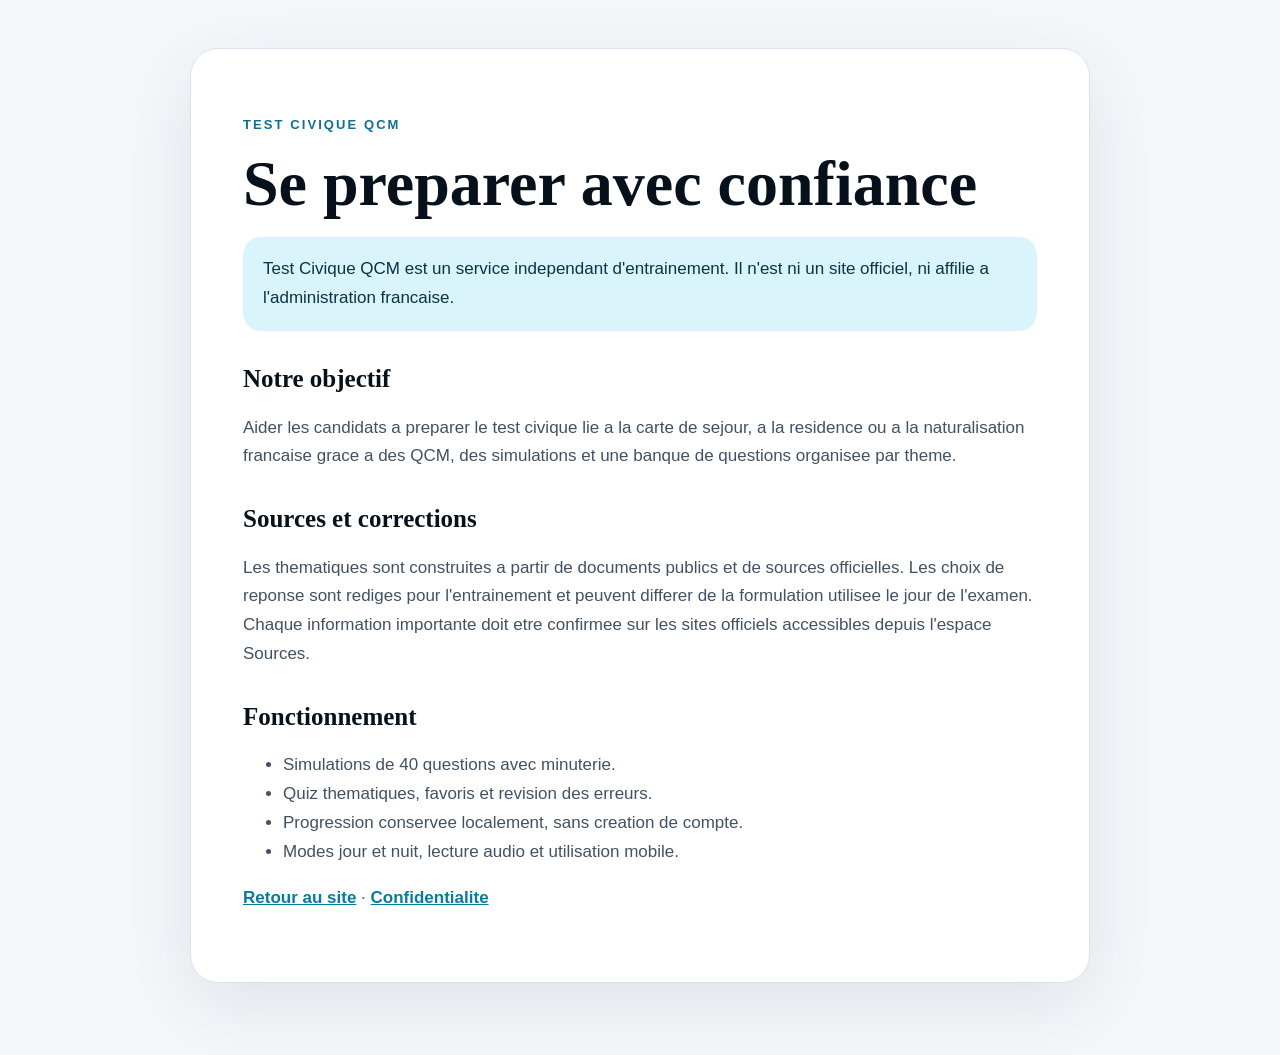
==== about.html @ 0a79c1e2 "Publier le site Test Civique QCM" ====
<!doctype html>
<html lang="fr">
  <head>
    <meta charset="UTF-8" />
    <meta name="viewport" content="width=device-width, initial-scale=1.0" />
    <meta name="description" content="A propos du service independant Test Civique QCM." />
    <title>A propos - Test Civique QCM</title>
    <style>
      :root { color: #102033; background: #f5f8fb; font-family: Arial, sans-serif; }
      body { margin: 0; }
      main { width: min(900px, calc(100% - 32px)); margin: 0 auto; padding: 48px 0 72px; }
      article { padding: clamp(24px, 5vw, 52px); border: 1px solid #d8e1ef; border-radius: 28px; background: #fff; box-shadow: 0 22px 80px rgba(16, 32, 51, .1); }
      h1, h2 { color: #07111c; font-family: Georgia, serif; line-height: 1.1; }
      h1 { margin: 0 0 18px; font-size: clamp(38px, 8vw, 64px); }
      h2 { margin-top: 34px; font-size: 25px; }
      p, li { color: #415166; font-size: 17px; line-height: 1.7; }
      .kicker { color: #126f8f; font-size: 13px; font-weight: 900; letter-spacing: .16em; text-transform: uppercase; }
      .notice { padding: 18px 20px; border-radius: 18px; color: #0b3342; background: #d9f5fb; }
      a { color: #087b9e; font-weight: 800; }
    </style>
  </head>
  <body>
    <main>
      <article>
        <p class="kicker">Test Civique QCM</p>
        <h1>Se preparer avec confiance</h1>
        <p class="notice">
          Test Civique QCM est un service independant d'entrainement. Il n'est ni un site officiel,
          ni affilie a l'administration francaise.
        </p>
        <h2>Notre objectif</h2>
        <p>
          Aider les candidats a preparer le test civique lie a la carte de sejour, a la residence
          ou a la naturalisation francaise grace a des QCM, des simulations et une banque de
          questions organisee par theme.
        </p>
        <h2>Sources et corrections</h2>
        <p>
          Les thematiques sont construites a partir de documents publics et de sources officielles.
          Les choix de reponse sont rediges pour l'entrainement et peuvent differer de la formulation
          utilisee le jour de l'examen. Chaque information importante doit etre confirmee sur les
          sites officiels accessibles depuis l'espace Sources.
        </p>
        <h2>Fonctionnement</h2>
        <ul>
          <li>Simulations de 40 questions avec minuterie.</li>
          <li>Quiz thematiques, favoris et revision des erreurs.</li>
          <li>Progression conservee localement, sans creation de compte.</li>
          <li>Modes jour et nuit, lecture audio et utilisation mobile.</li>
        </ul>
        <p><a href="/">Retour au site</a> · <a href="/privacy-policy.html">Confidentialite</a></p>
      </article>
    </main>
  </body>
</html>
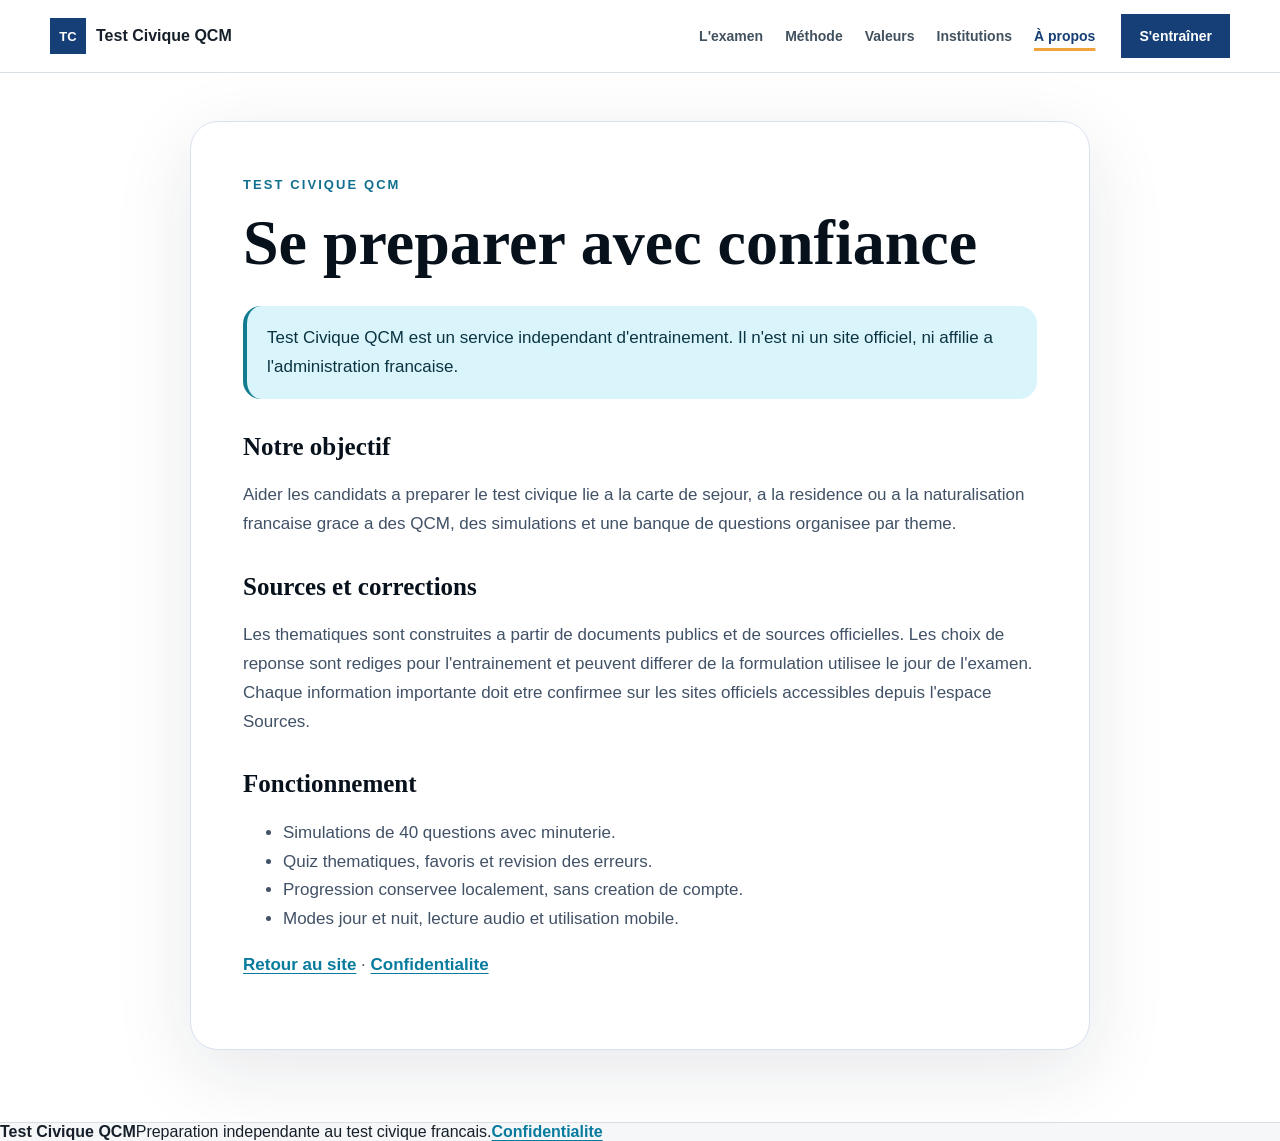
==== commit a751f8f5: "Restore complete production build" ====
--- a/about.html
+++ b/about.html
@@ -5,6 +5,7 @@
     <meta name="viewport" content="width=device-width, initial-scale=1.0" />
     <meta name="description" content="A propos du service independant Test Civique QCM." />
     <title>A propos - Test Civique QCM</title>
+    <link rel="stylesheet" href="/site-pages.css" />
     <style>
       :root { color: #102033; background: #f5f8fb; font-family: Arial, sans-serif; }
       body { margin: 0; }
@@ -20,6 +21,7 @@
     </style>
   </head>
   <body>
+    <header class="public-header"><nav class="public-nav" aria-label="Navigation principale"><a class="public-logo" href="/"><span>TC</span><strong>Test Civique QCM</strong></a><div class="public-links"><a href="/examen-civique.html">L'examen</a><a href="/guides.html">Méthode</a><a href="/valeurs-republique.html">Valeurs</a><a href="/institutions-francaises.html">Institutions</a><a href="/about.html" aria-current="page">À propos</a></div><a class="public-action" href="/app.html">S'entraîner</a></nav></header>
     <main>
       <article>
         <p class="kicker">Test Civique QCM</p>
@@ -51,5 +53,6 @@
         <p><a href="/">Retour au site</a> · <a href="/privacy-policy.html">Confidentialite</a></p>
       </article>
     </main>
+    <footer class="public-footer"><strong>Test Civique QCM</strong><span>Preparation independante au test civique francais.</span><a href="/privacy-policy.html">Confidentialite</a></footer>
   </body>
 </html>
--- a/site-pages.css
+++ b/site-pages.css
@@ -0,0 +1,101 @@
+:root {
+  color: #17202a;
+  background: #ffffff;
+  font-family: Manrope, Arial, sans-serif;
+  font-synthesis: none;
+}
+
+* { box-sizing: border-box; }
+html { scroll-behavior: smooth; }
+body { margin: 0; color: #17202a; background: #ffffff; }
+img { max-width: 100%; }
+a { color: #0b6680; text-underline-offset: 3px; }
+a:focus-visible, button:focus-visible, summary:focus-visible { outline: 3px solid #f0a33a; outline-offset: 3px; }
+
+.skip-link { position: fixed; top: 8px; left: 8px; z-index: 100; padding: 10px 14px; color: #fff; background: #101923; transform: translateY(-160%); }
+.skip-link:focus { transform: translateY(0); }
+
+.public-header { position: sticky; top: 0; z-index: 20; border-bottom: 1px solid #d9e0e5; background: rgba(255,255,255,.98); }
+.public-nav { display: flex; width: min(1180px, calc(100% - 48px)); min-height: 72px; align-items: center; gap: 26px; margin: 0 auto; }
+.public-logo { display: flex; flex: 0 0 auto; align-items: center; gap: 10px; margin-right: auto; color: #17202a; font-weight: 900; text-decoration: none; }
+.public-logo span { display: grid; width: 36px; height: 36px; place-items: center; color: #fff; background: #153f76; font-size: 13px; }
+.public-links { display: flex; align-items: center; gap: 22px; }
+.public-links a, .public-action { color: #42515e; font-size: 14px; font-weight: 750; text-decoration: none; white-space: nowrap; }
+.public-links a[aria-current='page'] { color: #153f76; text-decoration: underline; text-decoration-color: #f0a33a; text-decoration-thickness: 3px; text-underline-offset: 7px; }
+.public-action, .button-primary { display: inline-flex; min-height: 44px; align-items: center; justify-content: center; padding: 0 18px; color: #fff; background: #153f76; font-weight: 800; text-decoration: none; }
+.public-action:hover, .button-primary:hover { background: #0e315e; }
+.public-android-action { display: inline-flex; min-height: 44px; align-items: center; justify-content: center; padding: 0 15px; color: #fff; background: #16843f; font-size: 13px; font-weight: 850; text-decoration: none; white-space: nowrap; }
+.public-android-action:hover { background: #116d34; }
+
+.article-main { width: min(1120px, calc(100% - 48px)); margin: 0 auto; padding: 58px 0 80px; }
+.article-heading { max-width: 820px; margin-bottom: 38px; }
+.article-heading h1 { max-width: 800px; margin: 0 0 22px; color: #101923; font: 700 58px/1.04 Georgia, serif; letter-spacing: 0; }
+.article-heading .intro { margin: 0 0 20px; color: #40505f; font-size: 20px; line-height: 1.65; }
+.eyebrow, .kicker { margin: 0 0 12px; color: #137b8f; font-size: 12px; font-weight: 900; letter-spacing: 0; text-transform: uppercase; }
+.article-meta { display: flex; flex-wrap: wrap; gap: 8px 24px; margin: 0; color: #687784; font-size: 14px; line-height: 1.6; }
+.article-layout { display: grid; grid-template-columns: minmax(0, 760px) minmax(230px, 1fr); gap: 72px; align-items: start; }
+.article-content { min-width: 0; }
+.article-content h2, .article-content h3 { color: #101923; font-family: Georgia, serif; letter-spacing: 0; }
+.article-content h2 { margin: 52px 0 18px; padding-top: 18px; border-top: 3px solid #137b8f; font-size: 30px; line-height: 1.2; }
+.article-content h2:first-child { margin-top: 0; }
+.article-content h3 { margin: 30px 0 12px; font-size: 22px; line-height: 1.3; }
+.article-content p, .article-content li { color: #40505f; font-size: 17px; line-height: 1.75; }
+.article-content li + li { margin-top: 8px; }
+.article-content a { font-weight: 750; }
+.notice { margin: 28px 0; padding: 18px 20px; border-left: 4px solid #137b8f; color: #24404a; background: #e8f4f6; line-height: 1.65; }
+.key-points { display: grid; grid-template-columns: repeat(3, 1fr); margin: 30px 0; border-top: 1px solid #d9e0e5; border-bottom: 1px solid #d9e0e5; }
+.key-points div { min-height: 118px; padding: 22px; border-right: 1px solid #d9e0e5; }
+.key-points div:last-child { border-right: 0; }
+.key-points strong { display: block; margin-bottom: 7px; color: #153f76; font: 700 29px/1 Georgia, serif; }
+.key-points span { color: #586674; font-size: 14px; line-height: 1.45; }
+.article-aside { position: sticky; top: 104px; padding-left: 24px; border-left: 1px solid #d9e0e5; }
+.article-aside strong { display: block; margin-bottom: 10px; color: #101923; }
+.article-aside a { display: block; padding: 10px 0; border-bottom: 1px solid #e4e9ed; color: #4a5966; font-size: 14px; font-weight: 700; line-height: 1.45; text-decoration: none; }
+.article-aside p { margin-top: 26px; color: #687784; font-size: 13px; line-height: 1.6; }
+.source-list { margin: 22px 0 0; padding: 20px 24px; border: 1px solid #d9e0e5; background: #f7f9fa; }
+.source-list li { font-size: 15px; }
+.article-ad { min-height: 132px; margin: 44px 0; padding: 22px 0; border-top: 1px solid #d9e0e5; border-bottom: 1px solid #d9e0e5; text-align: center; }
+.article-ad > span { display: block; margin-bottom: 10px; color: #77828c; font-size: 11px; text-transform: uppercase; }
+.article-ad .adsbygoogle { min-height: 90px; }
+
+.related-band { margin-top: 72px; padding: 46px 0; border-top: 1px solid #d9e0e5; border-bottom: 1px solid #d9e0e5; }
+.related-band h2 { margin: 0 0 24px; color: #101923; font: 700 30px/1.2 Georgia, serif; }
+.related-grid { display: grid; grid-template-columns: repeat(3, 1fr); gap: 20px; }
+.related-grid a { display: block; min-height: 132px; padding: 22px; border: 1px solid #d9e0e5; border-radius: 6px; color: #17202a; font-weight: 800; line-height: 1.45; text-decoration: none; }
+.related-grid span { display: block; margin-top: 10px; color: #64727e; font-size: 14px; font-weight: 500; }
+
+.public-footer { border-top: 1px solid #d9e0e5; background: #f5f7f8; }
+.footer-inner { display: grid; width: min(1180px, calc(100% - 48px)); grid-template-columns: 1.5fr 1fr 1fr; gap: 60px; margin: 0 auto; padding: 44px 0 48px; }
+.footer-inner strong { color: #17202a; }
+.footer-inner p { max-width: 420px; color: #66737f; font-size: 14px; line-height: 1.65; }
+.footer-inner nav { display: grid; align-content: start; gap: 10px; }
+.footer-inner nav strong { margin-bottom: 4px; font-size: 14px; }
+.footer-inner nav a { color: #52616d; font-size: 14px; font-weight: 650; text-decoration: none; }
+.footer-legal { width: min(1180px, calc(100% - 48px)); margin: 0 auto; padding: 18px 0 30px; border-top: 1px solid #d9e0e5; color: #77828c; font-size: 12px; line-height: 1.6; }
+
+@media (max-width: 900px) {
+  .public-nav { flex-wrap: wrap; gap: 0 16px; padding: 12px 0 10px; }
+  .public-logo { min-height: 44px; }
+  .public-links { order: 3; width: 100%; gap: 20px; overflow-x: auto; padding: 9px 0 3px; border-top: 1px solid #e6eaed; scrollbar-width: thin; }
+  .article-layout { grid-template-columns: 1fr; gap: 34px; }
+  .article-aside { position: static; order: -1; padding: 18px 0; border-top: 1px solid #d9e0e5; border-bottom: 1px solid #d9e0e5; border-left: 0; }
+  .article-aside p { margin-bottom: 0; }
+  .public-android-action { display: none; }
+}
+
+@media (max-width: 700px) {
+  .public-nav, .footer-inner, .footer-legal, .article-main { width: calc(100% - 36px); }
+  .public-logo strong { font-size: 14px; }
+  .public-action { min-height: 40px; padding: 0 13px; font-size: 13px; }
+  .article-main { padding-top: 38px; }
+  .article-heading h1 { font-size: 40px; }
+  .article-heading .intro { font-size: 18px; }
+  .article-content h2 { font-size: 26px; }
+  .article-content p, .article-content li { font-size: 16px; }
+  .key-points, .related-grid, .footer-inner { grid-template-columns: 1fr; }
+  .key-points div { min-height: 0; border-right: 0; border-bottom: 1px solid #d9e0e5; }
+  .key-points div:last-child { border-bottom: 0; }
+  .footer-inner { gap: 28px; }
+}
+
+@media (prefers-reduced-motion: reduce) { html { scroll-behavior: auto; } }
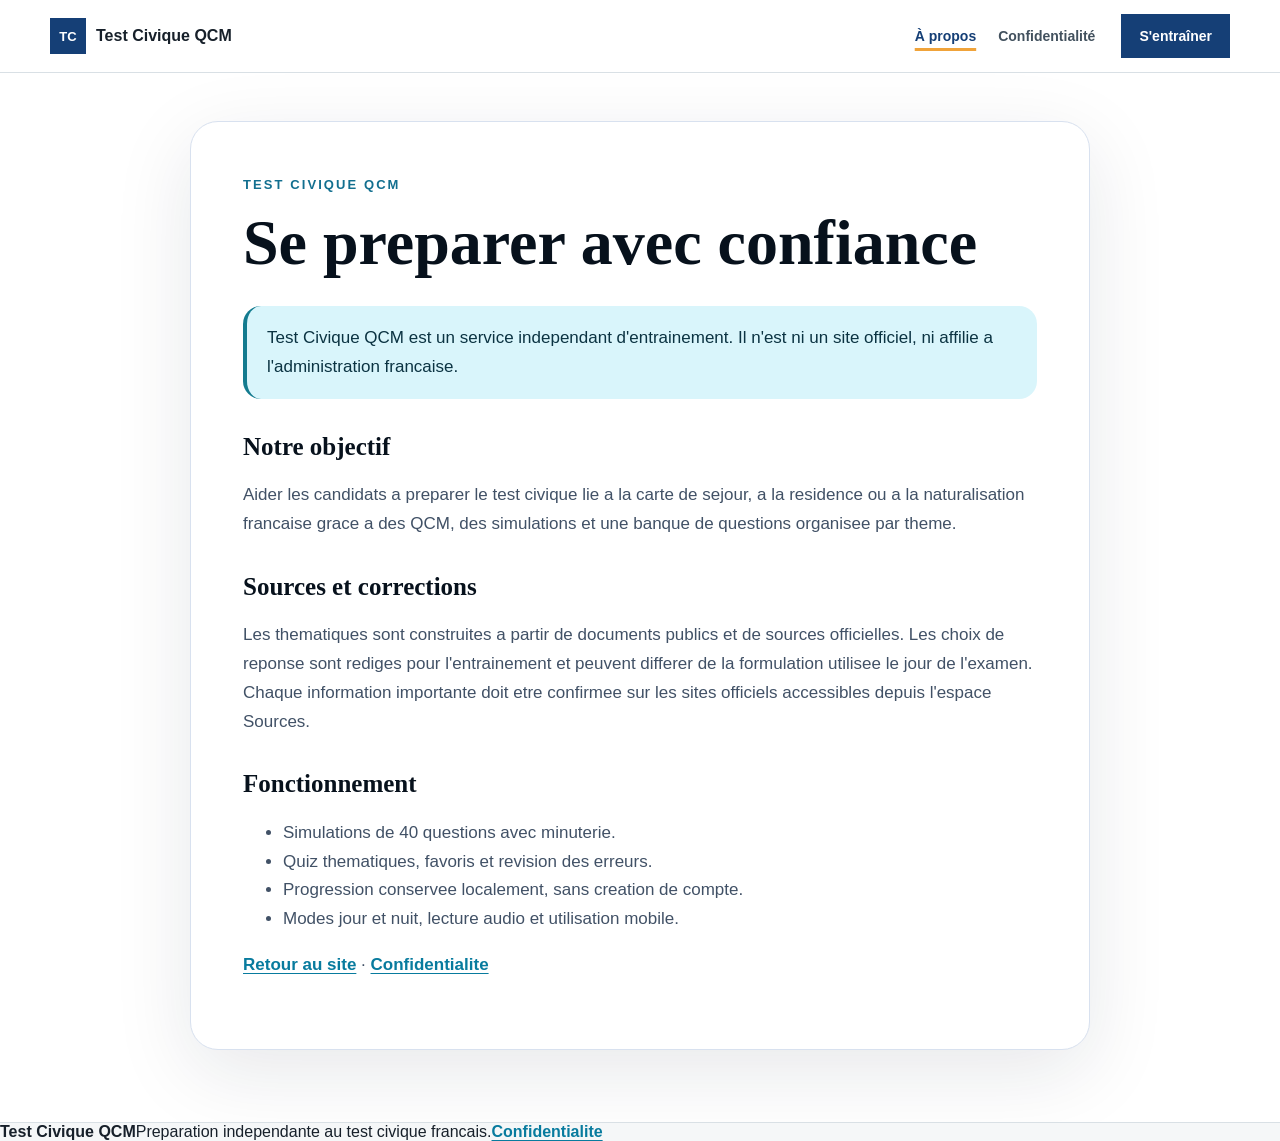
==== commit 91fcc175: "Deploy AdSense verification code" ====
--- a/about.html
+++ b/about.html
@@ -4,6 +4,8 @@
     <meta charset="UTF-8" />
     <meta name="viewport" content="width=device-width, initial-scale=1.0" />
     <meta name="description" content="A propos du service independant Test Civique QCM." />
+    <meta name="google-adsense-account" content="ca-pub-2101066490685216" />
+    <script async src="https://pagead2.googlesyndication.com/pagead/js/adsbygoogle.js?client=ca-pub-2101066490685216" crossorigin="anonymous"></script>
     <title>A propos - Test Civique QCM</title>
     <link rel="stylesheet" href="/site-pages.css" />
     <style>
@@ -21,7 +23,7 @@
     </style>
   </head>
   <body>
-    <header class="public-header"><nav class="public-nav" aria-label="Navigation principale"><a class="public-logo" href="/"><span>TC</span><strong>Test Civique QCM</strong></a><div class="public-links"><a href="/examen-civique.html">L'examen</a><a href="/guides.html">Méthode</a><a href="/valeurs-republique.html">Valeurs</a><a href="/institutions-francaises.html">Institutions</a><a href="/about.html" aria-current="page">À propos</a></div><a class="public-action" href="/app.html">S'entraîner</a></nav></header>
+    <header class="public-header"><nav class="public-nav" aria-label="Navigation principale"><a class="public-logo" href="/"><span>TC</span><strong>Test Civique QCM</strong></a><div class="public-links"><a href="/about.html" aria-current="page">À propos</a><a href="/privacy-policy.html">Confidentialité</a></div><a class="public-action" href="/">S'entraîner</a></nav></header>
     <main>
       <article>
         <p class="kicker">Test Civique QCM</p>
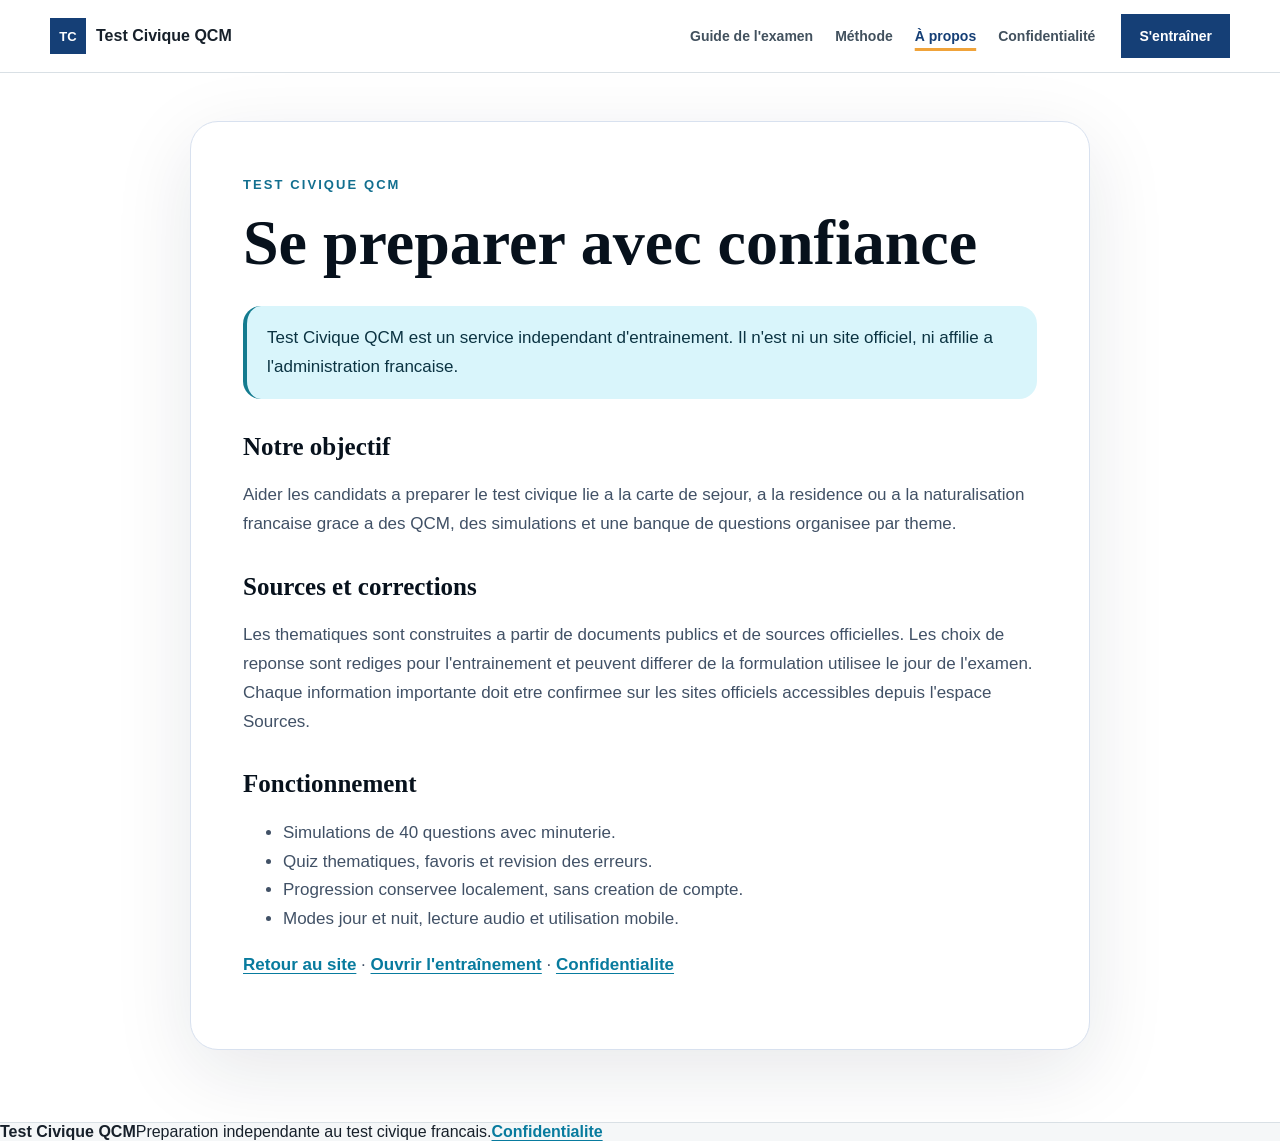
==== commit 09262dce: "Publish AdSense-compliant editorial site" ====
--- a/about.html
+++ b/about.html
@@ -4,8 +4,6 @@
     <meta charset="UTF-8" />
     <meta name="viewport" content="width=device-width, initial-scale=1.0" />
     <meta name="description" content="A propos du service independant Test Civique QCM." />
-    <meta name="google-adsense-account" content="ca-pub-2101066490685216" />
-    <script async src="https://pagead2.googlesyndication.com/pagead/js/adsbygoogle.js?client=ca-pub-2101066490685216" crossorigin="anonymous"></script>
     <title>A propos - Test Civique QCM</title>
     <link rel="stylesheet" href="/site-pages.css" />
     <style>
@@ -23,7 +21,7 @@
     </style>
   </head>
   <body>
-    <header class="public-header"><nav class="public-nav" aria-label="Navigation principale"><a class="public-logo" href="/"><span>TC</span><strong>Test Civique QCM</strong></a><div class="public-links"><a href="/about.html" aria-current="page">À propos</a><a href="/privacy-policy.html">Confidentialité</a></div><a class="public-action" href="/">S'entraîner</a></nav></header>
+    <header class="public-header"><nav class="public-nav" aria-label="Navigation principale"><a class="public-logo" href="/"><span>TC</span><strong>Test Civique QCM</strong></a><div class="public-links"><a href="/guides/examen-civique-2026.html">Guide de l'examen</a><a href="/guides/plan-revision.html">Méthode</a><a href="/about.html" aria-current="page">À propos</a><a href="/privacy-policy.html">Confidentialité</a></div><a class="public-action" href="/app.html">S'entraîner</a></nav></header>
     <main>
       <article>
         <p class="kicker">Test Civique QCM</p>
@@ -52,7 +50,7 @@
           <li>Progression conservee localement, sans creation de compte.</li>
           <li>Modes jour et nuit, lecture audio et utilisation mobile.</li>
         </ul>
-        <p><a href="/">Retour au site</a> · <a href="/privacy-policy.html">Confidentialite</a></p>
+        <p><a href="/">Retour au site</a> · <a href="/app.html">Ouvrir l'entraînement</a> · <a href="/privacy-policy.html">Confidentialite</a></p>
       </article>
     </main>
     <footer class="public-footer"><strong>Test Civique QCM</strong><span>Preparation independante au test civique francais.</span><a href="/privacy-policy.html">Confidentialite</a></footer>
--- a/site-pages.css
+++ b/site-pages.css
@@ -24,6 +24,8 @@
 .public-links a[aria-current='page'] { color: #153f76; text-decoration: underline; text-decoration-color: #f0a33a; text-decoration-thickness: 3px; text-underline-offset: 7px; }
 .public-action, .button-primary { display: inline-flex; min-height: 44px; align-items: center; justify-content: center; padding: 0 18px; color: #fff; background: #153f76; font-weight: 800; text-decoration: none; }
 .public-action:hover, .button-primary:hover { background: #0e315e; }
+.button-secondary { display: inline-flex; min-height: 46px; align-items: center; justify-content: center; padding: 0 20px; border: 1px solid #b8c3cb; color: #17202a; background: #fff; font-weight: 800; text-decoration: none; }
+.button-secondary:hover { border-color: #153f76; color: #153f76; }
 .public-android-action { display: inline-flex; min-height: 44px; align-items: center; justify-content: center; padding: 0 15px; color: #fff; background: #16843f; font-size: 13px; font-weight: 850; text-decoration: none; white-space: nowrap; }
 .public-android-action:hover { background: #116d34; }
 
@@ -73,6 +75,63 @@
 .footer-inner nav a { color: #52616d; font-size: 14px; font-weight: 650; text-decoration: none; }
 .footer-legal { width: min(1180px, calc(100% - 48px)); margin: 0 auto; padding: 18px 0 30px; border-top: 1px solid #d9e0e5; color: #77828c; font-size: 12px; line-height: 1.6; }
 
+/* Public editorial homepage. The training application lives separately at /app.html. */
+.home-page { background: #f7f4ee; }
+.home-page main { overflow: hidden; }
+.home-hero { display: grid; width: min(1180px, calc(100% - 48px)); grid-template-columns: minmax(0, 1.02fr) minmax(380px, .98fr); gap: 64px; align-items: center; margin: 0 auto; padding: 86px 0 72px; }
+.home-hero-copy h1 { max-width: 780px; margin: 0; color: #101923; font: 700 clamp(48px, 6vw, 82px)/.98 Georgia, serif; letter-spacing: -.035em; text-wrap: balance; }
+.home-lead { max-width: 690px; margin: 26px 0 0; color: #40505f; font-size: 20px; line-height: 1.65; }
+.home-actions { display: flex; flex-wrap: wrap; gap: 12px; margin-top: 30px; }
+.home-actions .button-primary, .home-actions .button-secondary { min-height: 52px; padding-inline: 24px; }
+.independence-note { margin: 18px 0 0; color: #687784; font-size: 13px; }
+.home-hero-visual { position: relative; margin: 0; }
+.home-hero-visual::before { content: ''; position: absolute; z-index: -1; top: -32px; right: -34px; width: 72%; height: 58%; background: #f0a33a; }
+.home-hero-visual img { display: block; width: 100%; aspect-ratio: 4 / 5; object-fit: cover; object-position: center; filter: saturate(.82) contrast(1.02); }
+.home-hero-visual figcaption { position: absolute; right: -18px; bottom: 24px; width: min(330px, 84%); padding: 16px 20px; color: #fff; background: #153f76; font-size: 14px; font-weight: 750; line-height: 1.5; }
+.fact-strip { display: grid; width: min(1180px, calc(100% - 48px)); grid-template-columns: repeat(4, 1fr); margin: 0 auto; border-top: 1px solid #cfd6da; border-bottom: 1px solid #cfd6da; background: rgba(255,255,255,.42); }
+.fact-strip div { padding: 24px 28px; border-right: 1px solid #cfd6da; }
+.fact-strip div:last-child { border-right: 0; }
+.fact-strip strong { display: block; margin-bottom: 6px; color: #153f76; font: 700 32px/1 Georgia, serif; }
+.fact-strip span { color: #5a6873; font-size: 13px; }
+.home-section { width: min(1180px, calc(100% - 48px)); margin: 0 auto; padding: 92px 0; border-bottom: 1px solid #cfd6da; }
+.section-heading { max-width: 780px; margin-bottom: 38px; }
+.section-heading h2, .home-cta h2, .source-section h2 { margin: 0 0 16px; color: #101923; font: 700 clamp(36px, 4.5vw, 58px)/1.04 Georgia, serif; letter-spacing: -.025em; text-wrap: balance; }
+.section-heading > p:last-child, .source-section > div > p:last-child { color: #52616d; font-size: 18px; line-height: 1.7; }
+.prose-columns { display: grid; grid-template-columns: repeat(2, 1fr); gap: 54px; }
+.prose-columns p { margin: 0; color: #40505f; font-size: 18px; line-height: 1.8; }
+.editorial-note { display: grid; grid-template-columns: 150px 1fr; gap: 24px; margin-top: 38px; padding: 24px 28px; border-left: 5px solid #137b8f; background: #e8f4f6; }
+.editorial-note strong { color: #153f76; font: 700 20px/1.4 Georgia, serif; }
+.editorial-note p { margin: 0; color: #24404a; line-height: 1.65; }
+.journey-grid { display: grid; grid-template-columns: repeat(3, 1fr); gap: 22px; }
+.journey-grid article { display: grid; min-height: 330px; align-content: start; padding: 30px; border: 1px solid #cad2d8; background: #fff; }
+.journey-code { display: grid; width: 48px; height: 48px; place-items: center; margin-bottom: 34px; color: #fff; background: #153f76; font-size: 12px; font-weight: 900; letter-spacing: .08em; }
+.journey-grid h3 { margin: 0 0 14px; color: #101923; font: 700 27px/1.15 Georgia, serif; }
+.journey-grid p { margin: 0 0 24px; color: #586674; line-height: 1.7; }
+.journey-grid a { margin-top: auto; color: #0b6680; font-weight: 850; }
+.method-section { display: grid; grid-template-columns: minmax(280px, .72fr) minmax(0, 1.28fr); gap: 76px; }
+.method-section .section-heading { margin: 0; }
+.method-steps { display: grid; gap: 0; margin: 0; padding: 0; list-style: none; }
+.method-steps li { display: grid; grid-template-columns: 46px 1fr; gap: 18px; padding: 0 0 24px; }
+.method-steps li + li { padding-top: 24px; border-top: 1px solid #cfd6da; }
+.method-steps span { display: grid; width: 38px; height: 38px; place-items: center; border: 1px solid #153f76; border-radius: 50%; color: #153f76; font-weight: 900; }
+.method-steps strong { color: #101923; font-size: 18px; }
+.method-steps p { margin: 7px 0 0; color: #586674; line-height: 1.65; }
+.text-link { grid-column: 2; width: fit-content; color: #0b6680; font-weight: 850; }
+.themes-list { display: grid; grid-template-columns: repeat(2, 1fr); gap: 0 50px; }
+.themes-list article { display: grid; grid-template-columns: 42px 1fr; gap: 18px; padding: 24px 0; border-top: 1px solid #cfd6da; }
+.themes-list article:last-child { grid-column: 1 / -1; }
+.themes-list > article > span { color: #137b8f; font-size: 12px; font-weight: 900; letter-spacing: .08em; }
+.themes-list h3 { margin: 0 0 8px; color: #101923; font: 700 21px/1.3 Georgia, serif; }
+.themes-list p { margin: 0; color: #586674; line-height: 1.6; }
+.source-section { display: grid; grid-template-columns: minmax(0, 1.1fr) minmax(300px, .9fr); gap: 76px; align-items: start; }
+.source-section ul { margin: 0; padding: 24px 28px; border: 1px solid #cad2d8; background: #fff; }
+.source-section li { color: #52616d; line-height: 1.55; }
+.source-section li + li { margin-top: 15px; }
+.source-section a { font-weight: 750; }
+.home-cta { display: flex; width: min(1180px, calc(100% - 48px)); align-items: center; justify-content: space-between; gap: 54px; margin: 0 auto; padding: 72px 0 82px; }
+.home-cta h2 { max-width: 760px; margin-bottom: 0; font-size: clamp(34px, 4vw, 52px); }
+.home-cta .button-primary { flex: 0 0 auto; min-height: 54px; padding-inline: 26px; }
+
 @media (max-width: 900px) {
   .public-nav { flex-wrap: wrap; gap: 0 16px; padding: 12px 0 10px; }
   .public-logo { min-height: 44px; }
@@ -81,12 +140,22 @@
   .article-aside { position: static; order: -1; padding: 18px 0; border-top: 1px solid #d9e0e5; border-bottom: 1px solid #d9e0e5; border-left: 0; }
   .article-aside p { margin-bottom: 0; }
   .public-android-action { display: none; }
+  .home-hero { grid-template-columns: 1fr; }
+  .home-hero-visual { max-width: 700px; }
+  .home-hero-visual img { aspect-ratio: 16 / 10; }
+  .journey-grid { grid-template-columns: 1fr; }
+  .journey-grid article { min-height: 0; }
+  .method-section, .source-section { grid-template-columns: 1fr; gap: 34px; }
+  .text-link { grid-column: auto; }
 }
 
 @media (max-width: 700px) {
   .public-nav, .footer-inner, .footer-legal, .article-main { width: calc(100% - 36px); }
-  .public-logo strong { font-size: 14px; }
-  .public-action { min-height: 40px; padding: 0 13px; font-size: 13px; }
+  .public-nav { display: grid; grid-template-columns: minmax(0, 1fr) auto; }
+  .public-logo { margin-right: 0; }
+  .public-logo strong { font-size: 13px; }
+  .public-action { min-height: 38px; padding: 0 9px; font-size: 11px; }
+  .public-links { grid-column: 1 / -1; }
   .article-main { padding-top: 38px; }
   .article-heading h1 { font-size: 40px; }
   .article-heading .intro { font-size: 18px; }
@@ -96,6 +165,21 @@
   .key-points div { min-height: 0; border-right: 0; border-bottom: 1px solid #d9e0e5; }
   .key-points div:last-child { border-bottom: 0; }
   .footer-inner { gap: 28px; }
+  .home-hero, .home-section, .home-cta, .fact-strip { width: calc(100% - 36px); }
+  .home-hero { gap: 36px; padding: 54px 0 48px; }
+  .home-hero-copy h1 { font-size: clamp(42px, 13vw, 58px); }
+  .home-lead { font-size: 18px; }
+  .home-hero-visual::before { top: -16px; right: -16px; }
+  .home-hero-visual figcaption { right: -10px; bottom: 14px; }
+  .fact-strip { grid-template-columns: repeat(2, 1fr); }
+  .fact-strip div:nth-child(2) { border-right: 0; }
+  .fact-strip div:nth-child(-n+2) { border-bottom: 1px solid #cfd6da; }
+  .fact-strip strong { font-size: 27px; }
+  .home-section { padding: 64px 0; }
+  .prose-columns, .themes-list { grid-template-columns: 1fr; gap: 0; }
+  .editorial-note { grid-template-columns: 1fr; gap: 8px; }
+  .themes-list article:last-child { grid-column: auto; }
+  .home-cta { display: grid; padding: 58px 0 66px; }
 }
 
 @media (prefers-reduced-motion: reduce) { html { scroll-behavior: auto; } }
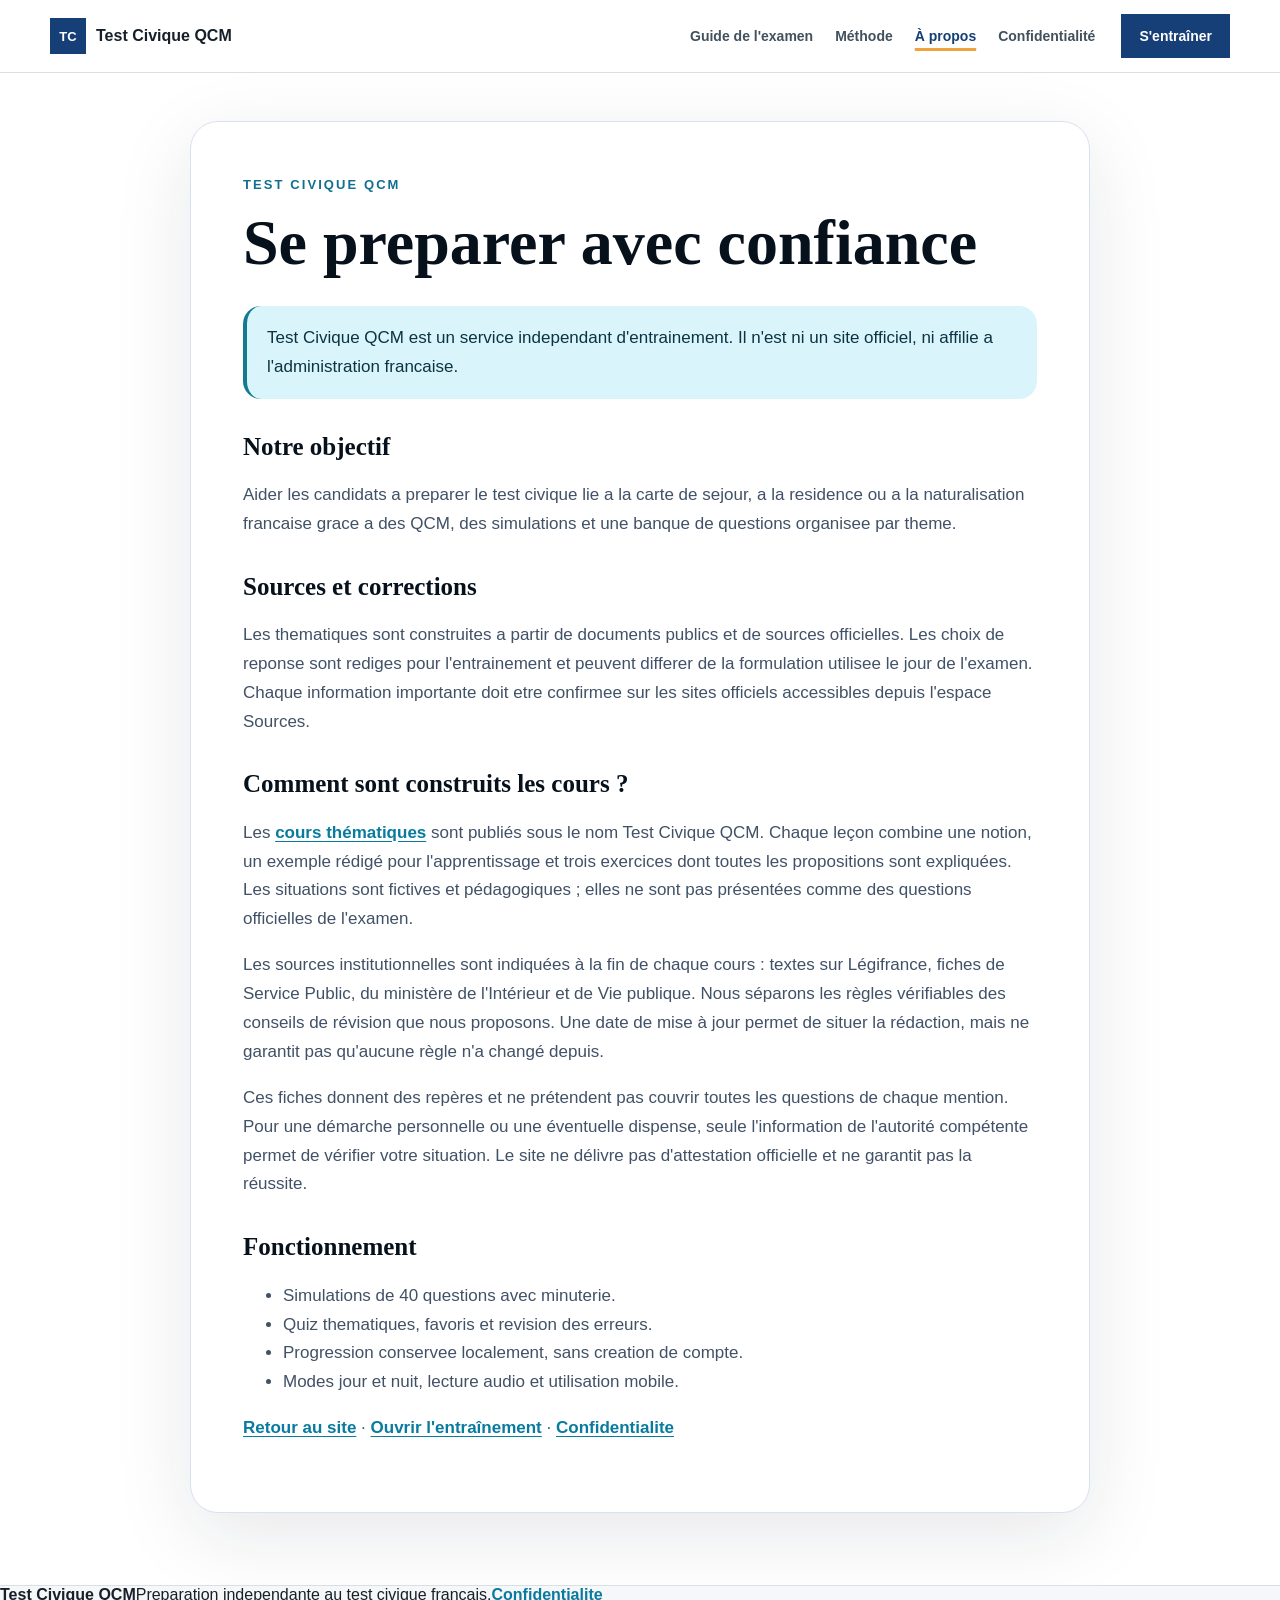
==== commit d106d98c: "Publish five civic lessons and fifteen explained exercises" ====
--- a/about.html
+++ b/about.html
@@ -5,7 +5,7 @@
     <meta name="viewport" content="width=device-width, initial-scale=1.0" />
     <meta name="description" content="A propos du service independant Test Civique QCM." />
     <title>A propos - Test Civique QCM</title>
-    <link rel="stylesheet" href="/site-pages.css" />
+    <link rel="stylesheet" href="/site-pages.css?v=20260901" />
     <style>
       :root { color: #102033; background: #f5f8fb; font-family: Arial, sans-serif; }
       body { margin: 0; }
@@ -43,6 +43,10 @@
           utilisee le jour de l'examen. Chaque information importante doit etre confirmee sur les
           sites officiels accessibles depuis l'espace Sources.
         </p>
+        <h2>Comment sont construits les cours ?</h2>
+        <p>Les <a href="/cours/">cours thématiques</a> sont publiés sous le nom Test Civique QCM. Chaque leçon combine une notion, un exemple rédigé pour l'apprentissage et trois exercices dont toutes les propositions sont expliquées. Les situations sont fictives et pédagogiques ; elles ne sont pas présentées comme des questions officielles de l'examen.</p>
+        <p>Les sources institutionnelles sont indiquées à la fin de chaque cours : textes sur Légifrance, fiches de Service Public, du ministère de l'Intérieur et de Vie publique. Nous séparons les règles vérifiables des conseils de révision que nous proposons. Une date de mise à jour permet de situer la rédaction, mais ne garantit pas qu'aucune règle n'a changé depuis.</p>
+        <p>Ces fiches donnent des repères et ne prétendent pas couvrir toutes les questions de chaque mention. Pour une démarche personnelle ou une éventuelle dispense, seule l'information de l'autorité compétente permet de vérifier votre situation. Le site ne délivre pas d'attestation officielle et ne garantit pas la réussite.</p>
         <h2>Fonctionnement</h2>
         <ul>
           <li>Simulations de 40 questions avec minuterie.</li>
--- a/site-pages.css
+++ b/site-pages.css
@@ -44,6 +44,15 @@
 .article-content p, .article-content li { color: #40505f; font-size: 17px; line-height: 1.75; }
 .article-content li + li { margin-top: 8px; }
 .article-content a { font-weight: 750; }
+.article-content h2, .article-content h3 { scroll-margin-top: 150px; }
+.course-grid { margin: 36px 0 48px; }
+.worked-question { margin: 28px 0; padding: 22px; border: 1px solid #ccd7df; border-radius: 8px; background: #fff; }
+.worked-question h3 { margin-top: 0; }
+.answer-explanation { padding: 16px 20px; border-left: 4px solid #137b8f; background: #eef6f5; }
+.answer-explanation h4 { margin: 0 0 12px; color: #154e50; font-size: 17px; }
+.answer-explanation ul { margin-bottom: 0; padding-left: 18px; }
+.article-content { overflow-wrap: break-word; }
+@media (max-width: 700px) { .worked-question { padding: 16px; } .answer-explanation { padding: 14px; } }
 .notice { margin: 28px 0; padding: 18px 20px; border-left: 4px solid #137b8f; color: #24404a; background: #e8f4f6; line-height: 1.65; }
 .key-points { display: grid; grid-template-columns: repeat(3, 1fr); margin: 30px 0; border-top: 1px solid #d9e0e5; border-bottom: 1px solid #d9e0e5; }
 .key-points div { min-height: 118px; padding: 22px; border-right: 1px solid #d9e0e5; }
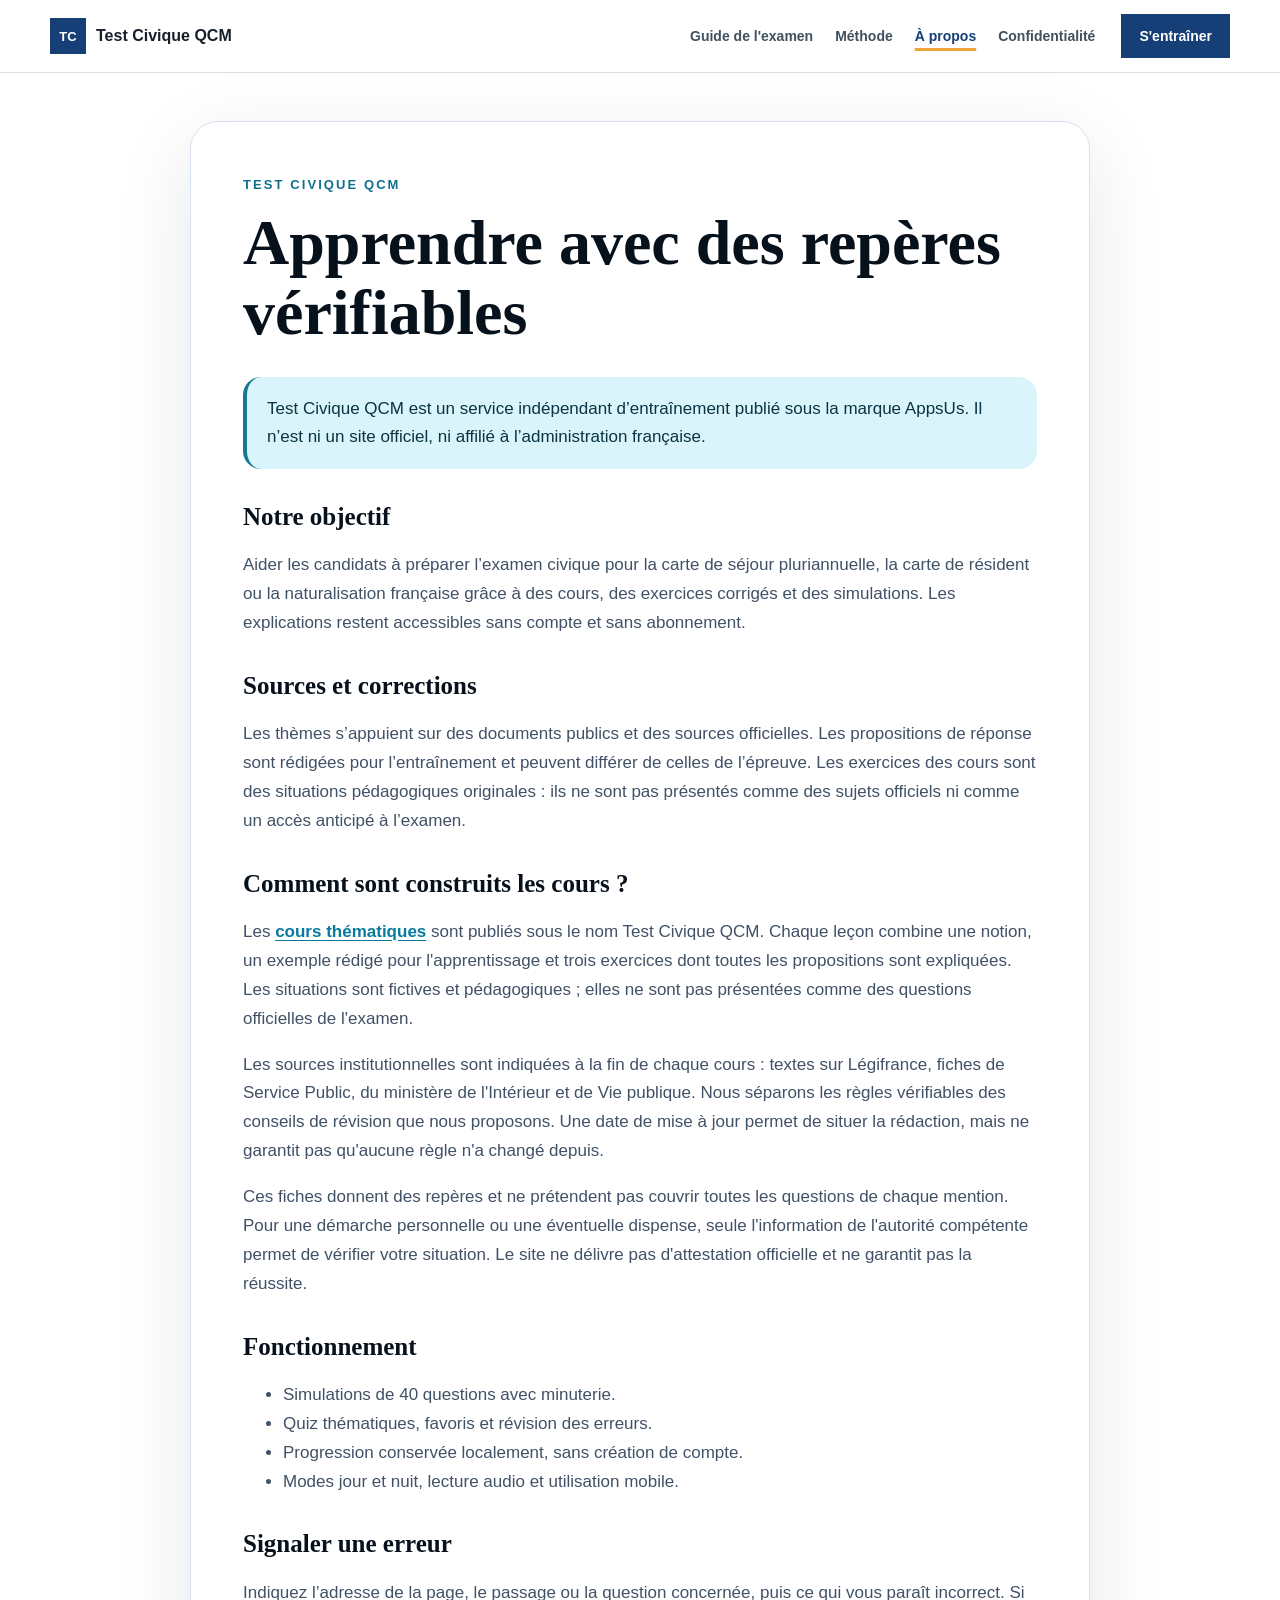
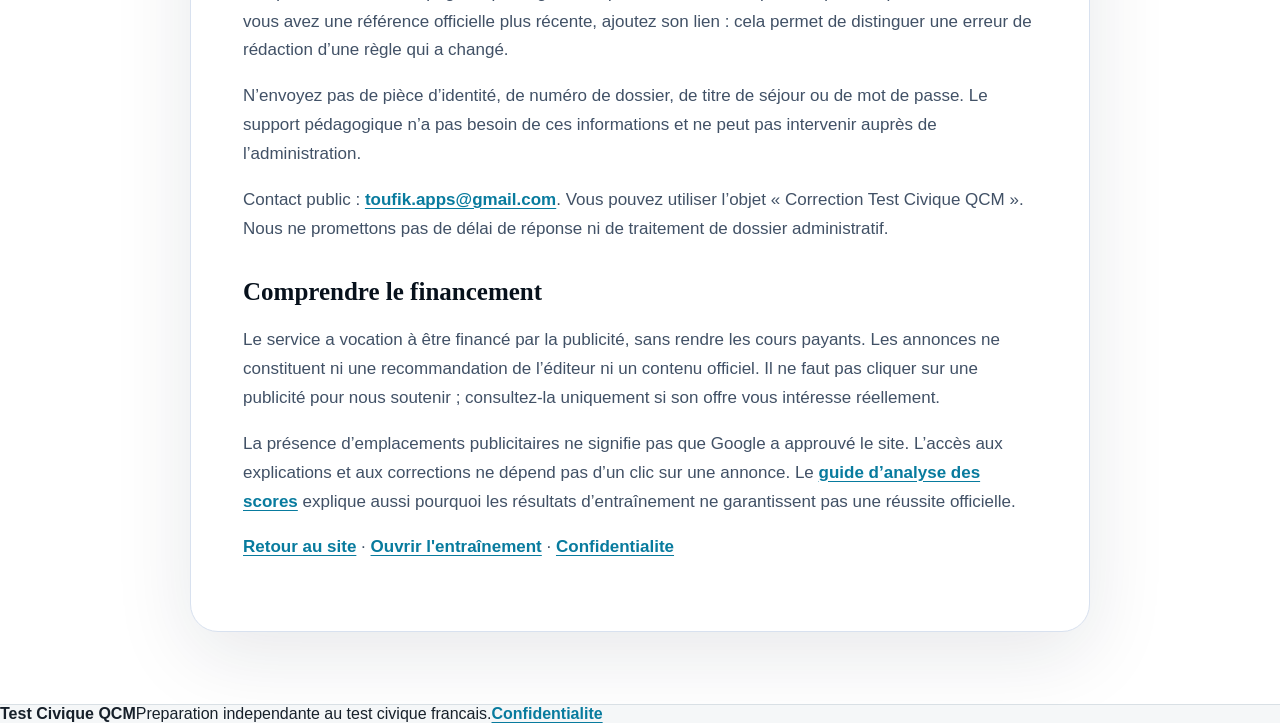
==== commit 492642ca: "Publish score analysis guide and editorial improvements" ====
--- a/about.html
+++ b/about.html
@@ -3,8 +3,9 @@
   <head>
     <meta charset="UTF-8" />
     <meta name="viewport" content="width=device-width, initial-scale=1.0" />
-    <meta name="description" content="A propos du service independant Test Civique QCM." />
-    <title>A propos - Test Civique QCM</title>
+    <meta name="description" content="Qui publie Test Civique QCM, comment sont construits les cours, quelles sont leurs limites et comment signaler une erreur." />
+    <link rel="canonical" href="https://prep-testcivique.fr/about.html" />
+    <title>À propos et méthode éditoriale - Test Civique QCM</title>
     <link rel="stylesheet" href="/site-pages.css?v=20260901" />
     <style>
       :root { color: #102033; background: #f5f8fb; font-family: Arial, sans-serif; }
@@ -25,23 +26,23 @@
     <main>
       <article>
         <p class="kicker">Test Civique QCM</p>
-        <h1>Se preparer avec confiance</h1>
+        <h1>Apprendre avec des repères vérifiables</h1>
         <p class="notice">
-          Test Civique QCM est un service independant d'entrainement. Il n'est ni un site officiel,
-          ni affilie a l'administration francaise.
+          Test Civique QCM est un service indépendant d’entraînement publié sous la marque AppsUs.
+          Il n’est ni un site officiel, ni affilié à l’administration française.
         </p>
         <h2>Notre objectif</h2>
         <p>
-          Aider les candidats a preparer le test civique lie a la carte de sejour, a la residence
-          ou a la naturalisation francaise grace a des QCM, des simulations et une banque de
-          questions organisee par theme.
+          Aider les candidats à préparer l’examen civique pour la carte de séjour pluriannuelle,
+          la carte de résident ou la naturalisation française grâce à des cours, des exercices
+          corrigés et des simulations. Les explications restent accessibles sans compte et sans abonnement.
         </p>
         <h2>Sources et corrections</h2>
         <p>
-          Les thematiques sont construites a partir de documents publics et de sources officielles.
-          Les choix de reponse sont rediges pour l'entrainement et peuvent differer de la formulation
-          utilisee le jour de l'examen. Chaque information importante doit etre confirmee sur les
-          sites officiels accessibles depuis l'espace Sources.
+          Les thèmes s’appuient sur des documents publics et des sources officielles. Les propositions
+          de réponse sont rédigées pour l’entraînement et peuvent différer de celles de l’épreuve.
+          Les exercices des cours sont des situations pédagogiques originales : ils ne sont pas
+          présentés comme des sujets officiels ni comme un accès anticipé à l’examen.
         </p>
         <h2>Comment sont construits les cours ?</h2>
         <p>Les <a href="/cours/">cours thématiques</a> sont publiés sous le nom Test Civique QCM. Chaque leçon combine une notion, un exemple rédigé pour l'apprentissage et trois exercices dont toutes les propositions sont expliquées. Les situations sont fictives et pédagogiques ; elles ne sont pas présentées comme des questions officielles de l'examen.</p>
@@ -50,10 +51,17 @@
         <h2>Fonctionnement</h2>
         <ul>
           <li>Simulations de 40 questions avec minuterie.</li>
-          <li>Quiz thematiques, favoris et revision des erreurs.</li>
-          <li>Progression conservee localement, sans creation de compte.</li>
+          <li>Quiz thématiques, favoris et révision des erreurs.</li>
+          <li>Progression conservée localement, sans création de compte.</li>
           <li>Modes jour et nuit, lecture audio et utilisation mobile.</li>
         </ul>
+        <h2 id="corrections">Signaler une erreur</h2>
+        <p>Indiquez l’adresse de la page, le passage ou la question concernée, puis ce qui vous paraît incorrect. Si vous avez une référence officielle plus récente, ajoutez son lien : cela permet de distinguer une erreur de rédaction d’une règle qui a changé.</p>
+        <p>N’envoyez pas de pièce d’identité, de numéro de dossier, de titre de séjour ou de mot de passe. Le support pédagogique n’a pas besoin de ces informations et ne peut pas intervenir auprès de l’administration.</p>
+        <p>Contact public : <a href="mailto:toufik.apps@gmail.com">toufik.apps@gmail.com</a>. Vous pouvez utiliser l’objet « Correction Test Civique QCM ». Nous ne promettons pas de délai de réponse ni de traitement de dossier administratif.</p>
+        <h2>Comprendre le financement</h2>
+        <p>Le service a vocation à être financé par la publicité, sans rendre les cours payants. Les annonces ne constituent ni une recommandation de l’éditeur ni un contenu officiel. Il ne faut pas cliquer sur une publicité pour nous soutenir ; consultez-la uniquement si son offre vous intéresse réellement.</p>
+        <p>La présence d’emplacements publicitaires ne signifie pas que Google a approuvé le site. L’accès aux explications et aux corrections ne dépend pas d’un clic sur une annonce. Le <a href="/guides/analyser-resultats.html">guide d’analyse des scores</a> explique aussi pourquoi les résultats d’entraînement ne garantissent pas une réussite officielle.</p>
         <p><a href="/">Retour au site</a> · <a href="/app.html">Ouvrir l'entraînement</a> · <a href="/privacy-policy.html">Confidentialite</a></p>
       </article>
     </main>
--- a/site-pages.css
+++ b/site-pages.css
@@ -192,3 +192,25 @@
 }
 
 @media (prefers-reduced-motion: reduce) { html { scroll-behavior: auto; } }
+
+.table-scroll { max-width: 100%; overflow-x: auto; margin: 24px 0; }
+.study-table { width: 100%; border-collapse: collapse; font-size: 15px; line-height: 1.6; }
+.study-table caption { padding: 12px 0; text-align: left; font-weight: 700; }
+.study-table th, .study-table td { padding: 12px; border: 1px solid #ccd7df; text-align: left; }
+.study-table thead { color: #fff; background: #153f76; }
+.study-table tbody th { font-weight: 600; }
+.study-table tbody tr:nth-child(even) { background: #eef6f5; }
+.error-actions dt { margin-top: 22px; font-weight: 800; color: #153f76; }
+.error-actions dd { margin: 8px 0 0; color: #40505f; line-height: 1.75; }
+.study-sheet { padding: 12px 24px; border: 2px solid #137b8f; background: #f7f9fa; }
+.study-sheet p { padding-bottom: 12px; border-bottom: 1px solid #ccd7df; }
+.table-scroll:focus-visible { outline: 3px solid #f0a33a; outline-offset: 3px; }
+@media print {
+  .public-header, .public-footer, .article-aside, .related-band, .skip-link { display: none; }
+  .article-main { width: 100%; padding: 0; }
+  .article-layout { display: block; }
+  .article-heading h1 { font-size: 30px; }
+  .article-content p, .article-content li { font-size: 11pt; }
+  .table-scroll { overflow: visible; }
+  .study-sheet, .study-table tr { break-inside: avoid; }
+}
